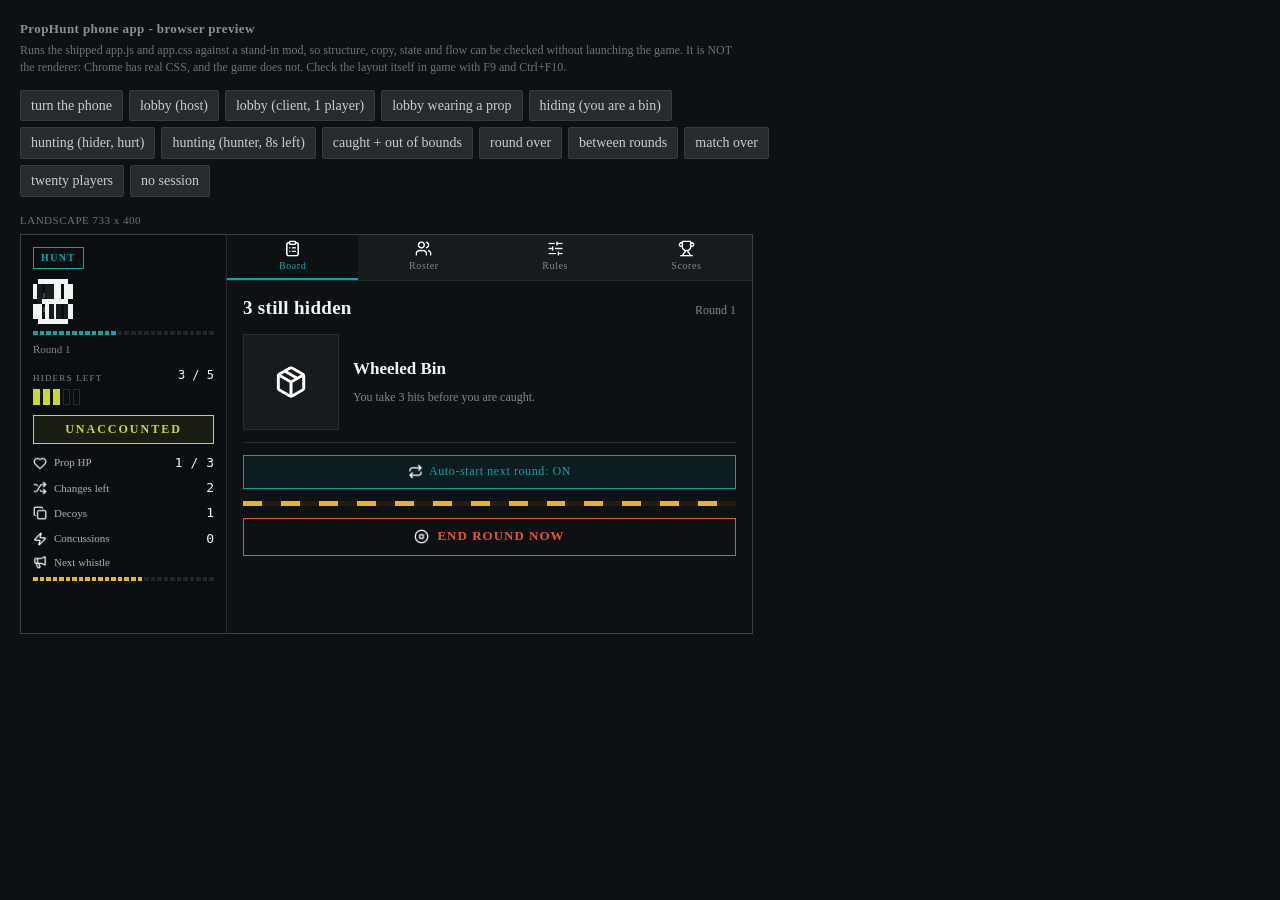
==== Assets/prophunt/preview.html @ 38212f8b "feat(phone): the round as a depot board The app is the yard's inventory now, because in PropHunt a p" ====
<!doctype html>
<html lang="en">
<head>
<meta charset="utf-8">
<title>PropHunt - phone app preview</title>
<style>
  body { margin: 0; background: #1b1e22; color: #ccc; font: 13px/1.4 system-ui, sans-serif; padding: 20px; }
  h1 { font-size: 13px; font-weight: 600; margin: 0 0 4px; letter-spacing: .4px; color: #8a8f9e; }
  p.note { font-size: 12px; color: #6b7378; margin: 0 0 14px; max-width: 720px; }

  .controls { display: flex; flex-wrap: wrap; gap: 6px; margin-bottom: 16px; max-width: 760px; }
  .controls button {
    background: #262b30; color: #ccc; border: 1px solid #363c42; padding: 5px 10px;
    font: inherit; cursor: pointer; border-radius: 2px;
  }
  .controls button:hover { border-color: #08A6A6; color: #fff; }
  .controls button.on { border-color: #08A6A6; color: #08A6A6; }

  .frame-label { font-size: 11px; color: #6b7378; margin: 0 0 6px; letter-spacing: .5px; }
  #viewport { border: 1px solid #3a4148; background: #0E1113; width: 733px; height: 400px; overflow: hidden; }
  #viewport.portrait { width: 400px; height: 733px; }

  /* The renderer treats every element as a flex container defaulting to COLUMN, and border-box is always in
     force. `:where` so this carries zero specificity and can never outrank a class in app.css. */
  :where(#viewport, #viewport *) { display: flex; flex-direction: column; box-sizing: border-box; position: relative; }
  :where(#viewport img) { display: block; }
</style>
</head>
<body>

<h1>PropHunt phone app - browser preview</h1>
<p class="note">
  Runs the shipped app.js and app.css against a stand-in mod, so structure, copy, state and flow can be checked
  without launching the game. It is NOT the renderer: Chrome has real CSS, and the game does not. Check the layout
  itself in game with F9 and Ctrl+F10.
</p>

<div class="controls" id="controls"></div>
<div class="frame-label" id="framelabel">LANDSCAPE 733 x 400</div>
<div id="viewport"></div>

<script src="s1-mock.js"></script>
<script>
const viewport = document.getElementById('viewport');

viewport.innerHTML = `
  <link rel="stylesheet" href="app.css">
  <div class="app" id="app">
    <div class="rail" id="rail">
      <div class="stamp phase" id="phase">LOBBY</div>
      <div class="clockbox">
        <div class="clock" id="clock"></div>
        <div class="gauge" id="gauge"></div>
        <div class="clock-note" id="clocknote"></div>
      </div>
      <div class="tally-box" id="tallybox">
        <div class="tally-head">
          <div class="tally-label">HIDERS LEFT</div>
          <div class="tally-count" id="tallycount">0 / 0</div>
        </div>
        <div class="tally" id="tally"></div>
      </div>
      <div class="stamp role" id="role">WAITING</div>
      <div class="vitals" id="vitals"></div>
    </div>
    <div class="main">
      <div class="nav" id="nav">
        <div class="tab on" data-pane="board"><img src="icons/board.png" width="17" height="17"><div class="tab-label">Board</div></div>
        <div class="tab" data-pane="roster"><img src="icons/roster.png" width="17" height="17"><div class="tab-label">Roster</div></div>
        <div class="tab" data-pane="rules"><img src="icons/rules.png" width="17" height="17"><div class="tab-label">Rules</div></div>
        <div class="tab" data-pane="scores"><img src="icons/scores.png" width="17" height="17"><div class="tab-label">Scores</div></div>
      </div>
      <div class="pane" id="pane"></div>
    </div>
  </div>`;

// A document facade scoped to the viewport, so app.js reaches only its own page.
const scoped = {
  body: viewport,
  getElementById: (id) => viewport.querySelector('#' + id),
  querySelector: (sel) => viewport.querySelector(sel),
  querySelectorAll: (sel) => viewport.querySelectorAll(sel),
  createElement: (tag) => document.createElement(tag),
  addEventListener: (type, fn) => viewport.addEventListener(type, fn),
};

fetch('app.js')
  .then((r) => r.text())
  .then((src) => new Function('document', 's1', 'console', src)(scoped, s1, console))
  .catch((e) => { document.body.innerHTML += '<pre style="color:#E4572E">' + e + '</pre>'; });

// Portrait is a media query the browser will not honour for a 400px-wide element, so the toggle rewrites those
// rules onto a class instead. Same stylesheet, same rules, just re-scoped.
fetch('app.css').then((r) => r.text()).then((css) => {
  const at = css.indexOf('@media (orientation: portrait)');
  if (at < 0) return;
  const body = css.slice(css.indexOf('{', at) + 1, css.lastIndexOf('}'));
  const style = document.createElement('style');
  style.textContent = body.replace(/(^|\})\s*([^{}@]+)\{/g,
    (m, close, sel) => close + ' ' + sel.split(',').map((s) => '#viewport.portrait ' + s.trim()).join(',') + '{');
  document.head.appendChild(style);
});

const controls = document.getElementById('controls');

function chip(label, onClick) {
  const b = document.createElement('button');
  b.textContent = label;
  b.onclick = () => onClick(b);
  controls.appendChild(b);
  return b;
}

const turn = chip('turn the phone', () => {
  const portrait = viewport.classList.toggle('portrait');
  s1.setOrientation(portrait ? 'portrait' : 'landscape');
  document.getElementById('framelabel').textContent = portrait ? 'PORTRAIT 400 x 733' : 'LANDSCAPE 733 x 400';
  turn.classList.toggle('on', portrait);
});

for (const name of __mock.scenarios) {
  const b = chip(name, () => {
    __mock.pick(name);
    for (const other of controls.children) if (other !== turn) other.classList.toggle('on', other === b);
  });
}
</script>
</body>
</html>
---- Assets/prophunt/app.css ----
/* PropHunt - the round, as a depot board.
 *
 * THESIS. In PropHunt a player IS an object, so the app is the yard's inventory: what is on the lot, how long is
 * on the clock, how many are unaccounted for. It refuses the arrangement this category always ships - dark card
 * list, neon accent, bottom tabs, esports slants - which is exactly what the uGUI app it replaces was.
 *
 * OWN-WORLD. Municipal depot livery. Charcoal ground, hi-vis workwear colours: the mod's own teal carries
 * authority and selection, safety orange the hunters and everything destructive, vest lime the hiders. Numbers
 * are monospaced because they are measurements - a clock, hit points, a score column - not because mono looks
 * technical. Five parts make it recognisable with the content removed: the clock slab and its depletion gauge,
 * the tally of one block per living hider, the rectangular stamp (never a pill), the hazard band above anything
 * the host cannot undo, and the manifest row - stamped and washed in its own state colour rather than tabbed
 * with a coloured edge.
 *
 * Dark, and not because dark is the habit. The vanilla phone apps are light and this one deliberately is not:
 * it is read mid-round, often from a dark corner, by someone whose whole job is not being noticed. A white panel
 * held up to your face is a light source and it wrecks night vision in a game about hiding.
 *
 * Sideload notes that shaped the code below: px and % only (no rem/em/vh/calc), no grid, no z-index, no
 * keyframes, every element is a flex container defaulting to COLUMN, `margin: 0 auto` does not centre, one
 * border colour per box, and a scrolling child needs `min-height: 0` or it never scrolls. Icons are PNGs tinted
 * through `color`; that tint does NOT follow :hover (the repaint path never touches an image), so hover moves
 * backgrounds and borders and the icon colour changes only on a state the script re-renders.
 */

:root {
  --ink:      #0E1113;
  --panel:    #171B1E;
  --rail:     #0B0E10;
  --raised:   #1E2427;
  --hair:     #262D31;

  --teal:     #08A6A6;
  --teal-dim: #05706F;
  --teal-wash:#08A6A614;

  --hunter:   #E4572E;
  --hunter-wash: #E4572E14;
  --hider:    #C6D92E;
  --hider-wash:  #C6D92E14;
  --caught:   #6B7478;
  --tape:     #E8B22A;

  --hi:       #F2F4F4;
  --mid:      #A9B4B7;
  --mute:     #7C888C;
}

body {
  /* Required: the root is auto-height, so every percentage height below needs this basis. */
  height: 100%;
  font-family: game-ui;
  font-size: 14px;
  color: var(--hi);
  background: var(--ink);
}

.app { height: 100%; flex-direction: row; }

/* ------------------------------------------------------------------------------------------- rail ---- */

.rail {
  width: 206px;
  padding: 12px 12px 10px 12px;
  gap: 10px;
  background: var(--rail);
  border-right: 1px solid var(--hair);
}

/* A stamp, not a pill: square corners, thin rule, wide tracking. Rounded chips are what every other mod ships. */
.stamp {
  padding: 3px 7px;
  border: 1px solid var(--mute);
  color: var(--mid);
  font-size: 10px;
  font-weight: 700;
  letter-spacing: 1.4px;
  align-self: flex-start;
  align-items: center;
}

.stamp.phase { border-color: var(--teal); color: var(--teal); }

/* Inside a manifest row the stamp is one cell among several, so it stops claiming the top of the line. */
.row .stamp { align-self: center; }

.stamp.role     { align-self: stretch; text-align: center; padding: 5px 7px; font-size: 12px; letter-spacing: 2px; }
.role.hunter    { border-color: var(--hunter); color: var(--hunter); background: var(--hunter-wash); }
.role.hider     { border-color: var(--hider);  color: var(--hider);  background: var(--hider-wash); }
.role.caught    { border-color: var(--caught); color: var(--caught); }
.role.spectator { border-color: var(--caught); color: var(--caught); }

/* ---- the clock slab ----
 *
 * A yard timer, drawn as seven-segment digits out of plain boxes. That is the world's own device, and it is also
 * the only shape that can tick once a second for free: lighting a segment is a background-colour write, which
 * repaints, while re-writing a text node marks the document dirty and rebuilds every box on the page. The
 * geometry lives in app.js next to the digit map, so the two cannot drift. */

.clockbox { gap: 7px; }

.clock { flex-direction: row; align-items: center; gap: 4px; height: 45px; }
.digit { flex: 0; }
.colon { flex: 0; }

/* The gauge under it is segmented for the same reason: filling a bar by width would relayout every second. */
.gauge { flex-direction: row; gap: 2px; height: 4px; }
.gcell { flex: 1; height: 4px; background: #20272A; transition: background-color 300ms; }

.clock-note { font-size: 11px; color: var(--mute); }

/* ---- the tally: one block per hider, filled while they are still out there ---- */

.tally-box { gap: 5px; }
.tally-head { flex-direction: row; justify-content: space-between; align-items: flex-end; }
.tally-label { font-size: 9px; letter-spacing: 1.2px; color: var(--mute); }
.tally-count { font-family: monospace; font-size: 12px; color: var(--hi); }

.tally { flex-direction: row; flex-wrap: wrap; gap: 3px; }
.mark { width: 7px; height: 16px; background: var(--hider); }
.mark.out { background: transparent; border: 1px solid var(--hair); }

/* ---- vitals: label, bar, number. In portrait these wrap into a row of compact cells. ---- */

.vitals { gap: 7px; flex: 1; min-height: 0; overflow: auto; }

.vital { flex-direction: row; align-items: center; gap: 7px; }
.vital img { color: var(--mute); }
.vital-label { flex: 1; min-width: 0; font-size: 11px; color: var(--mid); }
.vital-value { font-family: monospace; font-size: 13px; color: var(--hi); }

.vital.alert .vital-label { color: var(--hunter); }
.vital.alert .vital-value { color: var(--hunter); }
.vital.alert img { color: var(--hunter); }

.vital.spent .vital-value { color: var(--mute); }

/* ------------------------------------------------------------------------------------------- main ---- */

.main { flex: 1; min-width: 0; }

.nav {
  flex-direction: row;
  height: 46px;
  background: var(--panel);
  border-bottom: 1px solid var(--hair);
}

.tab {
  flex: 1;
  align-items: center;
  justify-content: center;
  gap: 2px;
  border-bottom: 2px solid transparent;
  color: var(--mute);
}

/* An <img> is sized by CSS alone; the width/height ATTRIBUTES in index.html do not reach the layout, which
   runs without Unity and cannot read a PNG's own size. Leave these out and the tab bar loses its icons. */
.tab img { width: 17px; height: 17px; color: var(--mute); }
.tab-label { font-size: 10px; letter-spacing: 0.6px; color: var(--mute); }

.tab:hover { background: var(--raised); }

.tab.on { border-bottom-color: var(--teal); background: var(--ink); }
.tab.on img { color: var(--teal); }
.tab.on .tab-label { color: var(--teal); }

.pane { flex: 1; min-height: 0; overflow: auto; padding: 14px 16px 18px 16px; gap: 12px; }

/* ------------------------------------------------------------------------------- shared furniture ---- */

.head { flex-direction: row; align-items: baseline; justify-content: space-between; gap: 10px; }
.title { font-size: 19px; font-weight: 700; letter-spacing: 0.3px; }
.sub { font-size: 12px; color: var(--mute); }

.rule { height: 1px; background: var(--hair); }

.note { font-size: 12px; color: var(--mute); }

.empty { padding: 26px 8px; gap: 8px; align-items: center; }
.empty-title { font-size: 15px; color: var(--mid); }
.empty-note { font-size: 12px; color: var(--mute); text-align: center; }

/* The primary action of the phase. One per screen, full width, and the only thing wearing solid teal. */
.act {
  flex-direction: row;
  align-items: center;
  justify-content: center;
  gap: 8px;
  height: 46px;
  background: var(--teal);
  border: 1px solid var(--teal);
  color: #04211F;
  font-size: 15px;
  font-weight: 700;
  letter-spacing: 1px;
  transition: background-color 140ms, border-color 140ms;
}

.act img { color: #04211F; }
.act:hover  { background: #0BC0C0; border-color: #0BC0C0; }
.act:active { background: var(--teal-dim); border-color: var(--teal-dim); }

.act.off { background: transparent; border-color: var(--hair); color: var(--mute); }
.act.off img { color: var(--mute); }
.act.off:hover { background: transparent; border-color: var(--hair); }

/* A quieter button for everything that is not the phase's one action. */
.btn {
  flex-direction: row;
  align-items: center;
  justify-content: center;
  gap: 6px;
  height: 34px;
  padding: 0 12px;
  background: var(--raised);
  border: 1px solid var(--hair);
  color: var(--mid);
  font-size: 12px;
  letter-spacing: 0.6px;
  transition: background-color 140ms, border-color 140ms, color 140ms;
}

.btn img { color: var(--mid); }
.btn:hover  { background: #262E32; border-color: var(--mute); color: var(--hi); }
.btn:active { background: #14191C; }

.btn.on { border-color: var(--teal); color: var(--teal); background: var(--teal-wash); }
.btn.on img { color: var(--teal); }

.btn.wide { align-self: stretch; }

/* Hazard band. The only place it appears is directly above something the host cannot take back, so it stays a
   warning rather than becoming wallpaper. Each segment is its own two-stop gradient - the engine takes exactly
   two colour stops, so a repeating stripe is built out of boxes. */
.tape { flex-direction: row; height: 5px; gap: 0; }
.tape-seg { flex: 1; height: 5px; background: linear-gradient(60deg, var(--tape), var(--tape)); }
.tape-seg.gap { background: linear-gradient(60deg, #241C08, #241C08); }

.danger {
  flex-direction: row;
  align-items: center;
  justify-content: center;
  gap: 8px;
  height: 38px;
  background: transparent;
  border: 1px solid var(--hunter);
  color: var(--hunter);
  font-size: 13px;
  font-weight: 700;
  letter-spacing: 1px;
  transition: background-color 140ms;
}

.danger img { color: var(--hunter); }
.danger:hover { background: var(--hunter-wash); }

/* ---- the manifest row: the one row shape the whole app uses ---- */

.row {
  flex-direction: row;
  align-items: center;
  gap: 10px;
  padding: 8px 10px;
  border-bottom: 1px solid var(--hair);
}

.row.hunter { background: var(--hunter-wash); }
.row.hider  { background: var(--hider-wash); }
.row.me     { background: var(--teal-wash); }

.row-face {
  width: 30px;
  height: 30px;
  background: var(--raised);
  border: 1px solid var(--hair);
  align-items: center;
  justify-content: center;
}

.row-initial { font-size: 13px; font-weight: 700; color: var(--mute); }

.row-main { flex: 1; min-width: 0; gap: 2px; }
.row-name { font-size: 13px; color: var(--hi); }
.row-note { font-size: 11px; color: var(--mute); }

.row-thumb { width: 34px; height: 34px; background: var(--raised); border: 1px solid var(--hair); }

.row-num { font-family: monospace; font-size: 13px; color: var(--hi); text-align: right; }

/* ---- rules ---- */

.chips { flex-direction: row; flex-wrap: wrap; gap: 6px; }

.chip {
  padding: 5px 10px;
  border: 1px solid var(--hair);
  color: var(--mute);
  font-size: 11px;
  letter-spacing: 0.8px;
  transition: background-color 140ms, border-color 140ms, color 140ms;
}

.chip:hover { border-color: var(--mute); color: var(--hi); }
.chip.on { border-color: var(--teal); color: var(--teal); background: var(--teal-wash); }

.setting { flex-direction: row; align-items: center; gap: 10px; padding: 9px 0; border-bottom: 1px solid var(--hair); }
.setting-main { flex: 1; min-width: 0; gap: 2px; }
.setting-label { flex-direction: row; align-items: center; gap: 6px; }
.setting-name { font-size: 13px; color: var(--hi); }
.setting-hint { font-size: 11px; color: var(--mute); }

/* A rule the host has moved away from its preset value earns a mark, so "what did I change" is answerable. */
.moved { width: 5px; height: 5px; background: var(--tape); }

.stepper { flex-direction: row; align-items: center; gap: 0; border: 1px solid var(--hair); }

.step {
  width: 30px;
  height: 30px;
  align-items: center;
  justify-content: center;
  color: var(--mid);
  transition: background-color 140ms;
}

.step img { color: var(--mid); }
.step:hover { background: var(--raised); }

.step-value {
  min-width: 66px;
  height: 30px;
  padding: 0 6px;
  align-items: center;       /* vertical, on a box whose only content is text */
  text-align: center;        /* horizontal - align-items does not do this for a text leaf */
  font-family: monospace;
  font-size: 13px;
  color: var(--hi);
  border-left: 1px solid var(--hair);
  border-right: 1px solid var(--hair);
  transition: background-color 140ms;
}

.step-value:hover { background: var(--raised); }

.step-input {
  width: 66px;
  height: 30px;
  padding: 0 6px;
  background: var(--ink);
  border: 1px solid var(--teal);
  color: var(--hi);
  font-family: monospace;
  font-size: 13px;
  text-align: center;
  align-items: center;
}

.seg { flex-direction: row; border: 1px solid var(--hair); }

.seg-opt {
  padding: 0 12px;
  height: 30px;
  align-items: center;
  justify-content: center;
  font-size: 12px;
  color: var(--mute);
  transition: background-color 140ms, color 140ms;
}

.seg-opt:hover { background: var(--raised); color: var(--hi); }
.seg-opt.on { background: var(--teal-wash); color: var(--teal); }

.readonly { font-family: monospace; font-size: 13px; color: var(--mid); text-align: right; min-width: 90px; }

/* ---- scores ---- */

.thead { flex-direction: row; align-items: center; gap: 10px; padding: 0 10px 6px 10px; }
.th { font-size: 9px; letter-spacing: 1.1px; color: var(--mute); text-align: right; }
.th.left { flex: 1; min-width: 0; text-align: left; }

.award { flex-direction: row; align-items: baseline; gap: 8px; padding: 6px 0; }
.award-label { min-width: 84px; font-size: 10px; letter-spacing: 1.2px; color: var(--tape); }
.award-name { flex: 1; min-width: 0; font-size: 13px; color: var(--hi); }
.award-value { font-family: monospace; font-size: 12px; color: var(--mid); }

/* ---- board furniture ---- */

.result { align-items: center; gap: 8px; padding: 6px 0 10px 0; }

.verdict {
  padding: 8px 18px;
  border: 2px solid var(--mute);
  color: var(--mid);
  font-size: 24px;
  font-weight: 700;
  letter-spacing: 3px;
}

.verdict.hunters { border-color: var(--hunter); color: var(--hunter); }
.verdict.hiders  { border-color: var(--hider);  color: var(--hider); }

.dress { flex-direction: row; align-items: center; gap: 14px; }
.dress-shot { width: 96px; height: 96px; background: var(--panel); border: 1px solid var(--hair); align-items: center; justify-content: center; }
.dress-shot img { color: var(--hi); }
.dress-empty { font-size: 10px; letter-spacing: 1px; color: var(--mute); text-align: center; }
.dress-main { flex: 1; min-width: 0; gap: 8px; }
.dress-name { font-size: 17px; font-weight: 700; }

.pair { flex-direction: row; gap: 8px; }

/* ------------------------------------------------------------------------------------- portrait ---- */

@media (orientation: portrait) {

  .app { flex-direction: column; }

  /* The rail becomes a header: the clock and the tally side by side, the vitals wrapping underneath as cells.
     Stacking it unchanged would eat half the screen before a single row of content. */
  .rail {
    width: 100%;
    border-right: 0;
    border-bottom: 1px solid var(--hair);
    padding: 10px 12px;
    gap: 8px;
  }

  .clockbox { flex: 1; min-width: 0; }
  .clock { font-size: 44px; line-height: 44px; }
  .clock.idle { font-size: 30px; line-height: 30px; }

  .tally-box { flex: 1; min-width: 0; }

  .vitals { flex-direction: row; flex-wrap: wrap; gap: 6px; flex: 0; overflow: visible; }

  .vital {
    padding: 4px 8px;
    border: 1px solid var(--hair);
    gap: 5px;
  }

  .vital-label { flex: 0; }

  .pane { padding: 12px 14px 16px 14px; }

  .row-face { width: 34px; height: 34px; }
  .row-name { font-size: 14px; }
}
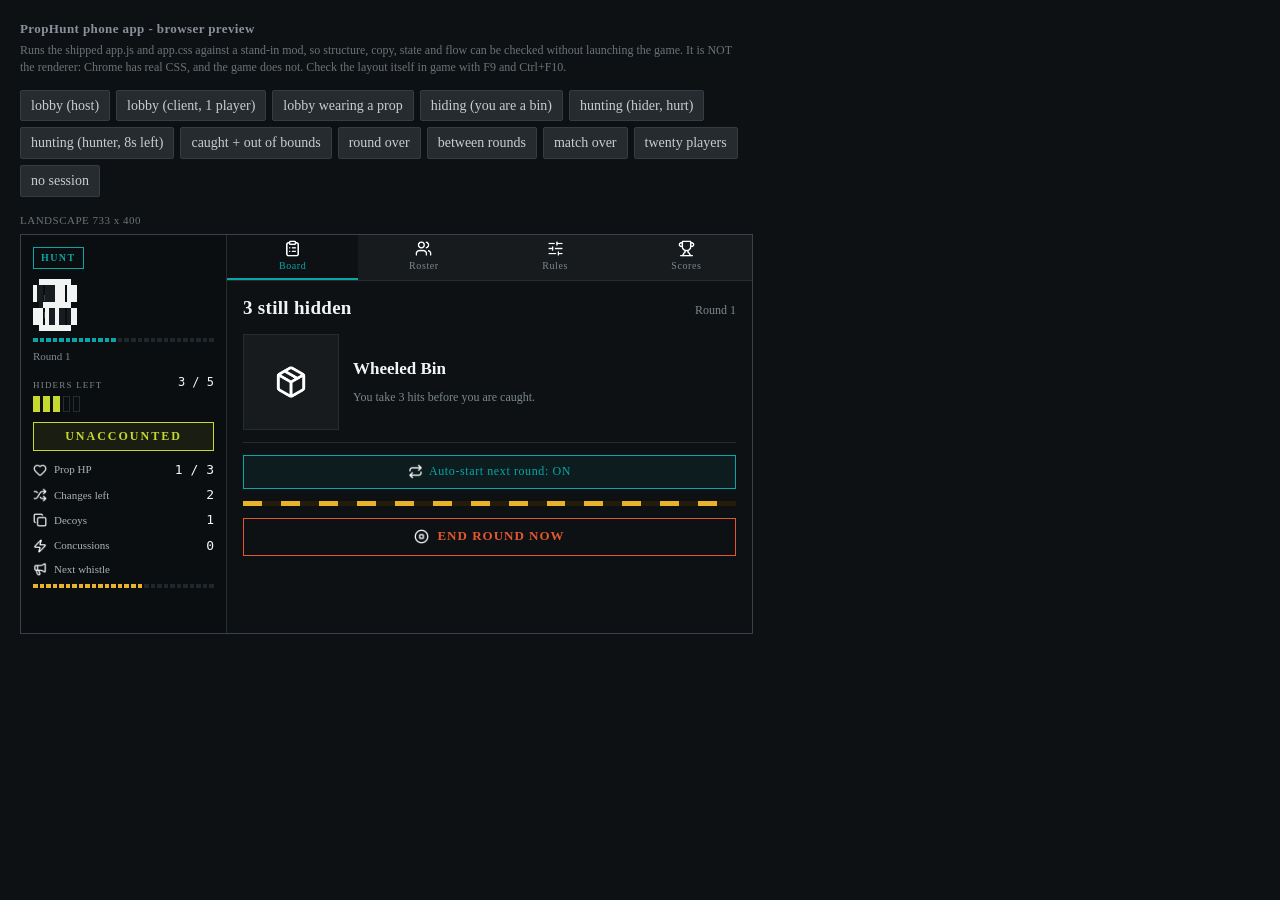
==== commit a32eddce: "fix(phone): landscape only, and no clock in a phase that has none Portrait is gone. The app is a rai" ====
--- a/Assets/prophunt/preview.html
+++ b/Assets/prophunt/preview.html
@@ -18,7 +18,6 @@
 
   .frame-label { font-size: 11px; color: #6b7378; margin: 0 0 6px; letter-spacing: .5px; }
   #viewport { border: 1px solid #3a4148; background: #0E1113; width: 733px; height: 400px; overflow: hidden; }
-  #viewport.portrait { width: 400px; height: 733px; }
 
   /* The renderer treats every element as a flex container defaulting to COLUMN, and border-box is always in
      force. `:where` so this carries zero specificity and can never outrank a class in app.css. */
@@ -48,7 +47,7 @@
   <div class="app" id="app">
     <div class="rail" id="rail">
       <div class="stamp phase" id="phase">LOBBY</div>
-      <div class="clockbox">
+      <div class="clockbox" id="clockbox">
         <div class="clock" id="clock"></div>
         <div class="gauge" id="gauge"></div>
         <div class="clock-note" id="clocknote"></div>
@@ -89,18 +88,6 @@
   .then((src) => new Function('document', 's1', 'console', src)(scoped, s1, console))
   .catch((e) => { document.body.innerHTML += '<pre style="color:#E4572E">' + e + '</pre>'; });
 
-// Portrait is a media query the browser will not honour for a 400px-wide element, so the toggle rewrites those
-// rules onto a class instead. Same stylesheet, same rules, just re-scoped.
-fetch('app.css').then((r) => r.text()).then((css) => {
-  const at = css.indexOf('@media (orientation: portrait)');
-  if (at < 0) return;
-  const body = css.slice(css.indexOf('{', at) + 1, css.lastIndexOf('}'));
-  const style = document.createElement('style');
-  style.textContent = body.replace(/(^|\})\s*([^{}@]+)\{/g,
-    (m, close, sel) => close + ' ' + sel.split(',').map((s) => '#viewport.portrait ' + s.trim()).join(',') + '{');
-  document.head.appendChild(style);
-});
-
 const controls = document.getElementById('controls');
 
 function chip(label, onClick) {
@@ -111,17 +98,10 @@
   return b;
 }
 
-const turn = chip('turn the phone', () => {
-  const portrait = viewport.classList.toggle('portrait');
-  s1.setOrientation(portrait ? 'portrait' : 'landscape');
-  document.getElementById('framelabel').textContent = portrait ? 'PORTRAIT 400 x 733' : 'LANDSCAPE 733 x 400';
-  turn.classList.toggle('on', portrait);
-});
-
 for (const name of __mock.scenarios) {
   const b = chip(name, () => {
     __mock.pick(name);
-    for (const other of controls.children) if (other !== turn) other.classList.toggle('on', other === b);
+    for (const other of controls.children) other.classList.toggle('on', other === b);
   });
 }
 </script>
--- a/Assets/prophunt/app.css
+++ b/Assets/prophunt/app.css
@@ -97,9 +97,10 @@
  * repaints, while re-writing a text node marks the document dirty and rebuilds every box on the page. The
  * geometry lives in app.js next to the digit map, so the two cannot drift. */
 
+.rail-mid { gap: 10px; }
 .clockbox { gap: 7px; }
 
-.clock { flex-direction: row; align-items: center; gap: 4px; height: 45px; }
+.clock { flex-direction: row; align-items: center; gap: 4px; height: 52px; }
 .digit { flex: 0; }
 .colon { flex: 0; }
 
@@ -108,6 +109,11 @@
 .gcell { flex: 1; height: 4px; background: #20272A; transition: background-color 300ms; }
 
 .clock-note { font-size: 11px; color: var(--mute); }
+
+/* No countdown in this phase: the slab goes away rather than sitting there showing dashes. */
+.clockbox.blank .clock { display: none; }
+.clockbox.blank .gauge { display: none; }
+.clockbox.blank .clock-note { font-size: 13px; color: var(--mid); }
 
 /* ---- the tally: one block per hider, filled while they are still out there ---- */
 
@@ -409,41 +415,3 @@
 .dress-name { font-size: 17px; font-weight: 700; }
 
 .pair { flex-direction: row; gap: 8px; }
-
-/* ------------------------------------------------------------------------------------- portrait ---- */
-
-@media (orientation: portrait) {
-
-  .app { flex-direction: column; }
-
-  /* The rail becomes a header: the clock and the tally side by side, the vitals wrapping underneath as cells.
-     Stacking it unchanged would eat half the screen before a single row of content. */
-  .rail {
-    width: 100%;
-    border-right: 0;
-    border-bottom: 1px solid var(--hair);
-    padding: 10px 12px;
-    gap: 8px;
-  }
-
-  .clockbox { flex: 1; min-width: 0; }
-  .clock { font-size: 44px; line-height: 44px; }
-  .clock.idle { font-size: 30px; line-height: 30px; }
-
-  .tally-box { flex: 1; min-width: 0; }
-
-  .vitals { flex-direction: row; flex-wrap: wrap; gap: 6px; flex: 0; overflow: visible; }
-
-  .vital {
-    padding: 4px 8px;
-    border: 1px solid var(--hair);
-    gap: 5px;
-  }
-
-  .vital-label { flex: 0; }
-
-  .pane { padding: 12px 14px 16px 14px; }
-
-  .row-face { width: 34px; height: 34px; }
-  .row-name { font-size: 14px; }
-}
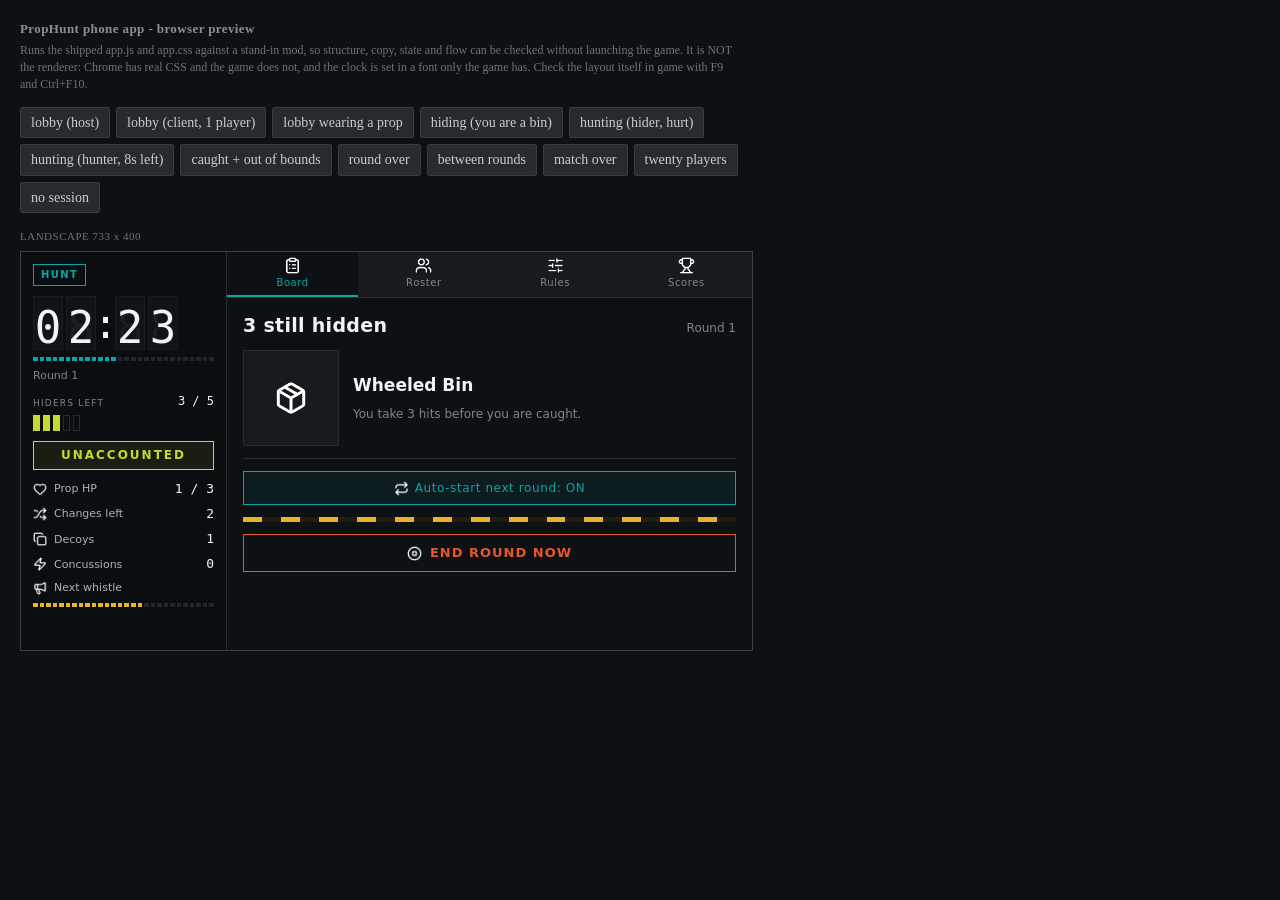
==== commit c3375ce0: "feat(phone): set the clock in the game's own seven-segment face Drawing seven segments out of rectan" ====
--- a/Assets/prophunt/preview.html
+++ b/Assets/prophunt/preview.html
@@ -23,6 +23,16 @@
      force. `:where` so this carries zero specificity and can never outrank a class in app.css. */
   :where(#viewport, #viewport *) { display: flex; flex-direction: column; box-sizing: border-box; position: relative; }
   :where(#viewport img) { display: block; }
+
+  /* The game's faces do not exist in a browser. Its house typeface IS Open Sans (Sideload/Paint/TextSupport.cs),
+     so `game-ui` maps to it here and the text metrics land close. The clock is set in the game's own
+     seven-segment asset and has no web equivalent installed - it falls back to a monospace and is the one part
+     of this preview that looks materially different from the real thing. */
+  :where(#viewport, #viewport *) { font-family: "Open Sans", "Segoe UI", system-ui, sans-serif; }
+  #viewport .cell, #viewport .colon, #viewport .digit-ghost { font-family: "DSEG7 Classic", "Segment7", ui-monospace, monospace; }
+
+  /* Sideload has no align-content: wrapped lines stack tightly from the cross start. */
+  :where(#viewport, #viewport *) { align-content: flex-start; }
 </style>
 </head>
 <body>
@@ -30,8 +40,8 @@
 <h1>PropHunt phone app - browser preview</h1>
 <p class="note">
   Runs the shipped app.js and app.css against a stand-in mod, so structure, copy, state and flow can be checked
-  without launching the game. It is NOT the renderer: Chrome has real CSS, and the game does not. Check the layout
-  itself in game with F9 and Ctrl+F10.
+  without launching the game. It is NOT the renderer: Chrome has real CSS and the game does not, and the clock is
+  set in a font only the game has. Check the layout itself in game with F9 and Ctrl+F10.
 </p>
 
 <div class="controls" id="controls"></div>
--- a/Assets/prophunt/app.css
+++ b/Assets/prophunt/app.css
@@ -18,9 +18,12 @@
  *
  * Sideload notes that shaped the code below: px and % only (no rem/em/vh/calc), no grid, no z-index, no
  * keyframes, every element is a flex container defaulting to COLUMN, `margin: 0 auto` does not centre, one
- * border colour per box, and a scrolling child needs `min-height: 0` or it never scrolls. Icons are PNGs tinted
- * through `color`; that tint does NOT follow :hover (the repaint path never touches an image), so hover moves
- * backgrounds and borders and the icon colour changes only on a state the script re-renders.
+ * border colour per box, and a scrolling child needs `min-height: 0` or it never scrolls. `flex: 0` is a trap - it
+ * means 0 1 0%, so the box gets no basis and shrinks away; `flex: none` is what keeps a declared width. Icons are
+ * PNGs tinted through `color`; that tint does NOT follow :hover (the repaint path never touches an image), so
+ * hover moves backgrounds and borders and an icon recolours only on a state the script re-renders.
+ *
+ * Landscape only. At 400px the rail-beside-surface split has to become a stack, and the type with it.
  */
 
 :root {
@@ -92,17 +95,68 @@
 
 /* ---- the clock slab ----
  *
- * A yard timer, drawn as seven-segment digits out of plain boxes. That is the world's own device, and it is also
- * the only shape that can tick once a second for free: lighting a segment is a background-colour write, which
- * repaints, while re-writing a text node marks the document dirty and rebuilds every box on the page. The
- * geometry lives in app.js next to the digit map, so the two cannot drift. */
+ * A yard timer, set in the game's own seven-segment face (Sideload maps `game-segment` onto the fs-sevegment
+ * asset the game already ships). Each digit is a reel of its eleven glyphs clipped to one cell; the digit
+ * changes by sliding the reel, because `transform` is the only property that repaints without rebuilding the
+ * page AND carries its children with it. Writing the text instead would rebuild every box on the page once a
+ * second. The travel is short enough to read as a roll rather than as a lag. */
 
 .rail-mid { gap: 10px; }
 .clockbox { gap: 7px; }
 
-.clock { flex-direction: row; align-items: center; gap: 4px; height: 52px; }
-.digit { flex: 0; }
-.colon { flex: 0; }
+.clock {
+  flex-direction: row;
+  align-items: center;
+  gap: 3px;
+  height: 54px;
+  color: var(--hi);
+}
+
+/* Two thresholds a phase, not one a second - a `color` write is inherited and takes the rebuild path. */
+.clock.warn   { color: var(--tape); }
+.clock.urgent { color: var(--hunter); }
+
+.digit {
+  width: 30px;
+  height: 54px;
+  overflow: hidden;
+  background: #0F1416;
+  border: 1px solid #171D20;
+}
+
+/* The segments an unlit digit still shows. Static: drawn once, never touched again. */
+.digit-ghost {
+  position: absolute;
+  left: 0;
+  top: 0;
+  width: 28px;
+  height: 52px;
+  font-family: game-segment;
+  font-size: 44px;
+  text-align: center;
+  align-items: center;
+  color: #191F22;
+}
+
+/* flex: none, or the reel is shrunk to the one cell its parent is tall and every glyph piles up. */
+.reel { flex: none; transition: transform 120ms; }
+
+.cell {
+  height: 52px;
+  font-family: game-segment;
+  font-size: 44px;
+  text-align: center;
+  align-items: center;
+}
+
+.colon {
+  width: 13px;
+  height: 54px;
+  font-family: game-segment;
+  font-size: 40px;
+  text-align: center;
+  align-items: center;
+}
 
 /* The gauge under it is segmented for the same reason: filling a bar by width would relayout every second. */
 .gauge { flex-direction: row; gap: 2px; height: 4px; }
@@ -126,7 +180,7 @@
 .mark { width: 7px; height: 16px; background: var(--hider); }
 .mark.out { background: transparent; border: 1px solid var(--hair); }
 
-/* ---- vitals: label, bar, number. In portrait these wrap into a row of compact cells. ---- */
+/* ---- vitals: icon, label, value - the rail is the only place these live ---- */
 
 .vitals { gap: 7px; flex: 1; min-height: 0; overflow: auto; }
 
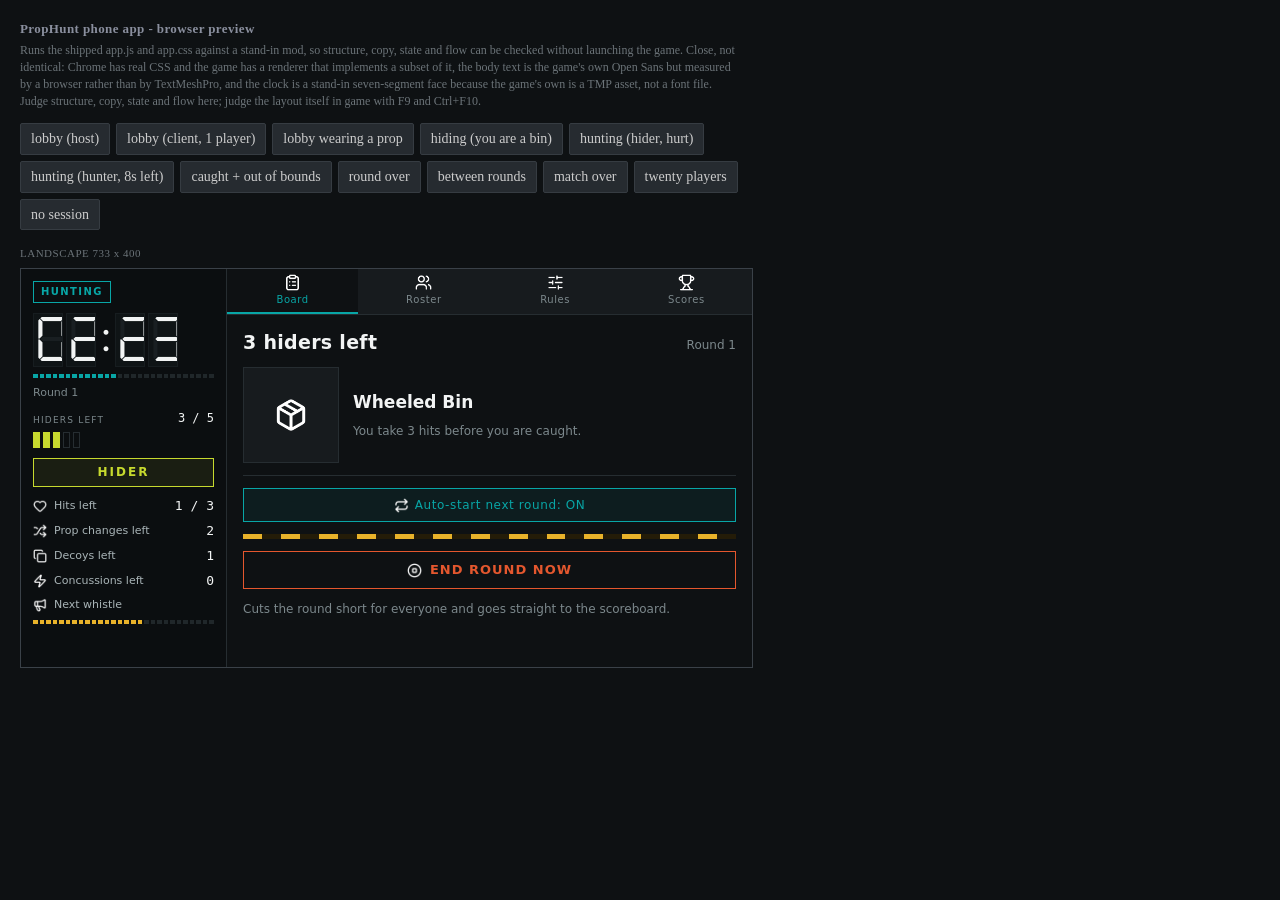
==== commit 42f1fe85: "build(phone): make the browser preview stand in for the game's faces The preview looked wrong in the" ====
--- a/Assets/prophunt/preview.html
+++ b/Assets/prophunt/preview.html
@@ -24,12 +24,20 @@
   :where(#viewport, #viewport *) { display: flex; flex-direction: column; box-sizing: border-box; position: relative; }
   :where(#viewport img) { display: block; }
 
-  /* The game's faces do not exist in a browser. Its house typeface IS Open Sans (Sideload/Paint/TextSupport.cs),
-     so `game-ui` maps to it here and the text metrics land close. The clock is set in the game's own
-     seven-segment asset and has no web equivalent installed - it falls back to a monospace and is the one part
-     of this preview that looks materially different from the real thing. */
+  /* The game's faces do not exist in a browser, so both are stood in for here.
+
+     Its house typeface IS Open Sans (Sideload/Paint/TextSupport.cs), so `game-ui` maps straight to it and the
+     text metrics land close. The clock is set in the game's own fs-sevegment asset, which is a TMP font asset
+     rather than a font file and cannot be loaded here at all - DSEG7 Classic (OFL, vendored beside this file)
+     stands in. It is a different cut of the same idea: close enough to judge size, spacing and legibility,
+     not close enough to judge the letterforms. */
+  @font-face {
+    font-family: "preview-seg";
+    src: url("preview-seg.woff2") format("woff2");
+    font-display: block;
+  }
   :where(#viewport, #viewport *) { font-family: "Open Sans", "Segoe UI", system-ui, sans-serif; }
-  #viewport .cell, #viewport .colon, #viewport .digit-ghost { font-family: "DSEG7 Classic", "Segment7", ui-monospace, monospace; }
+  #viewport .glyph { font-family: "preview-seg", ui-monospace, monospace; }
 
   /* Sideload has no align-content: wrapped lines stack tightly from the cross start. */
   :where(#viewport, #viewport *) { align-content: flex-start; }
@@ -40,8 +48,10 @@
 <h1>PropHunt phone app - browser preview</h1>
 <p class="note">
   Runs the shipped app.js and app.css against a stand-in mod, so structure, copy, state and flow can be checked
-  without launching the game. It is NOT the renderer: Chrome has real CSS and the game does not, and the clock is
-  set in a font only the game has. Check the layout itself in game with F9 and Ctrl+F10.
+  without launching the game. Close, not identical: Chrome has real CSS and the game has a renderer that
+  implements a subset of it, the body text is the game's own Open Sans but measured by a browser rather than by
+  TextMeshPro, and the clock is a stand-in seven-segment face because the game's own is a TMP asset, not a font
+  file. Judge structure, copy, state and flow here; judge the layout itself in game with F9 and Ctrl+F10.
 </p>
 
 <div class="controls" id="controls"></div>
--- a/Assets/prophunt/app.css
+++ b/Assets/prophunt/app.css
@@ -125,38 +125,22 @@
 }
 
 /* The segments an unlit digit still shows. Static: drawn once, never touched again. */
-.digit-ghost {
-  position: absolute;
-  left: 0;
-  top: 0;
-  width: 28px;
-  height: 52px;
-  font-family: game-segment;
-  font-size: 44px;
-  text-align: center;
-  align-items: center;
-  color: #191F22;
-}
+.digit-ghost { position: absolute; left: 0; top: 0; width: 28px; height: 52px; justify-content: center; }
+.digit-ghost .glyph { color: #191F22; }
 
 /* flex: none, or the reel is shrunk to the one cell its parent is tall and every glyph piles up. */
 .reel { flex: none; transition: transform 120ms; }
 
-.cell {
-  height: 52px;
-  font-family: game-segment;
-  font-size: 44px;
-  text-align: center;
-  align-items: center;
-}
-
-.colon {
-  width: 13px;
-  height: 54px;
-  font-family: game-segment;
-  font-size: 40px;
-  text-align: center;
-  align-items: center;
-}
+/* A frame of a fixed height with the character INSIDE it, never the character itself. A box that carries direct
+   text is the text leaf, and its height is whatever TMP measures for that glyph - which differs per character,
+   so a reel built that way drifts a little further with every stop. justify-content centres the glyph on the
+   main axis, which is the vertical one here; text-align does the other. */
+.cell { height: 52px; justify-content: center; }
+
+.glyph { font-family: game-segment; font-size: 44px; text-align: center; }
+
+.colon { width: 13px; height: 54px; justify-content: center; }
+.colon .glyph { font-size: 40px; }
 
 /* The gauge under it is segmented for the same reason: filling a bar by width would relayout every second. */
 .gauge { flex-direction: row; gap: 2px; height: 4px; }
@@ -469,3 +453,6 @@
 .dress-name { font-size: 17px; font-weight: 700; }
 
 .pair { flex-direction: row; gap: 8px; }
+
+/* A one-line legend under a table header, for columns whose name cannot carry the whole meaning. */
+.legend { font-size: 10px; color: var(--mute); padding: 0 10px 4px 10px; }
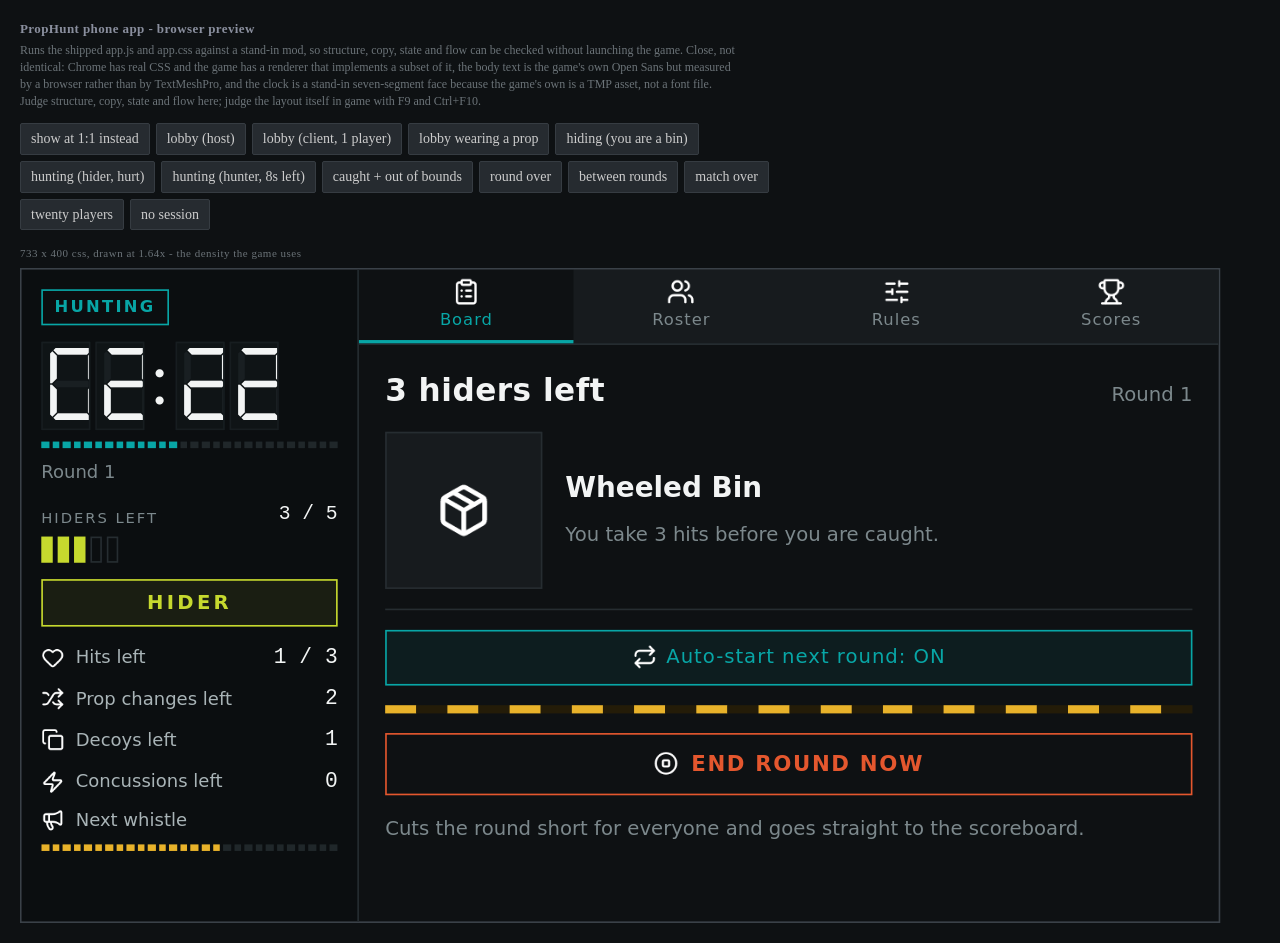
==== commit 1a1ec896: "build(phone): draw the preview at the density the game draws it This was the reason the preview kept" ====
--- a/Assets/prophunt/preview.html
+++ b/Assets/prophunt/preview.html
@@ -17,7 +17,21 @@
   .controls button.on { border-color: #08A6A6; color: #08A6A6; }
 
   .frame-label { font-size: 11px; color: #6b7378; margin: 0 0 6px; letter-spacing: .5px; }
-  #viewport { border: 1px solid #3a4148; background: #0E1113; width: 733px; height: 400px; overflow: hidden; }
+
+  /* The game does NOT render this page at 733x400 device pixels. The phone panel is about 1201x655 and the
+     renderer scales the whole viewport to fit, so one CSS pixel is 1.6375 device pixels (Sideload/Host/WebView.cs
+     computes exactly that, and ARCHITECTURE.md measured the panel). A browser showing 733x400 at 1:1 therefore
+     draws the same page smaller and at a different density - which is most of what makes the two look unalike.
+     So the stage scales by the same factor, and the toggle exists because 1:1 is still the honest way to check
+     whether something fits. */
+  #stage { width: 1200px; height: 655px; }
+  #viewport {
+    border: 1px solid #3a4148; background: #0E1113; width: 733px; height: 400px; overflow: hidden;
+    transform: scale(1.6375);
+    transform-origin: top left;
+  }
+  #stage.raw { width: 735px; height: 402px; }
+  #stage.raw #viewport { transform: none; }
 
   /* The renderer treats every element as a flex container defaulting to COLUMN, and border-box is always in
      force. `:where` so this carries zero specificity and can never outrank a class in app.css. */
@@ -55,8 +69,8 @@
 </p>
 
 <div class="controls" id="controls"></div>
-<div class="frame-label" id="framelabel">LANDSCAPE 733 x 400</div>
-<div id="viewport"></div>
+<div class="frame-label" id="framelabel">733 x 400 css, drawn at 1.64x - the density the game uses</div>
+<div id="stage"><div id="viewport"></div></div>
 
 <script src="s1-mock.js"></script>
 <script>
@@ -108,6 +122,7 @@
   .then((src) => new Function('document', 's1', 'console', src)(scoped, s1, console))
   .catch((e) => { document.body.innerHTML += '<pre style="color:#E4572E">' + e + '</pre>'; });
 
+const stage = document.getElementById('stage');
 const controls = document.getElementById('controls');
 
 function chip(label, onClick) {
@@ -118,10 +133,19 @@
   return b;
 }
 
+const zoom = chip('show at 1:1 instead', () => {
+  const raw = stage.classList.toggle('raw');
+  zoom.classList.toggle('on', raw);
+  zoom.textContent = raw ? 'show at game density (1.64x)' : 'show at 1:1 instead';
+  document.getElementById('framelabel').textContent = raw
+    ? '733 x 400 css at 1:1 - smaller and denser than the game draws it'
+    : '733 x 400 css, drawn at 1.64x - the density the game uses';
+});
+
 for (const name of __mock.scenarios) {
   const b = chip(name, () => {
     __mock.pick(name);
-    for (const other of controls.children) other.classList.toggle('on', other === b);
+    for (const other of controls.children) if (other !== zoom) other.classList.toggle('on', other === b);
   });
 }
 </script>
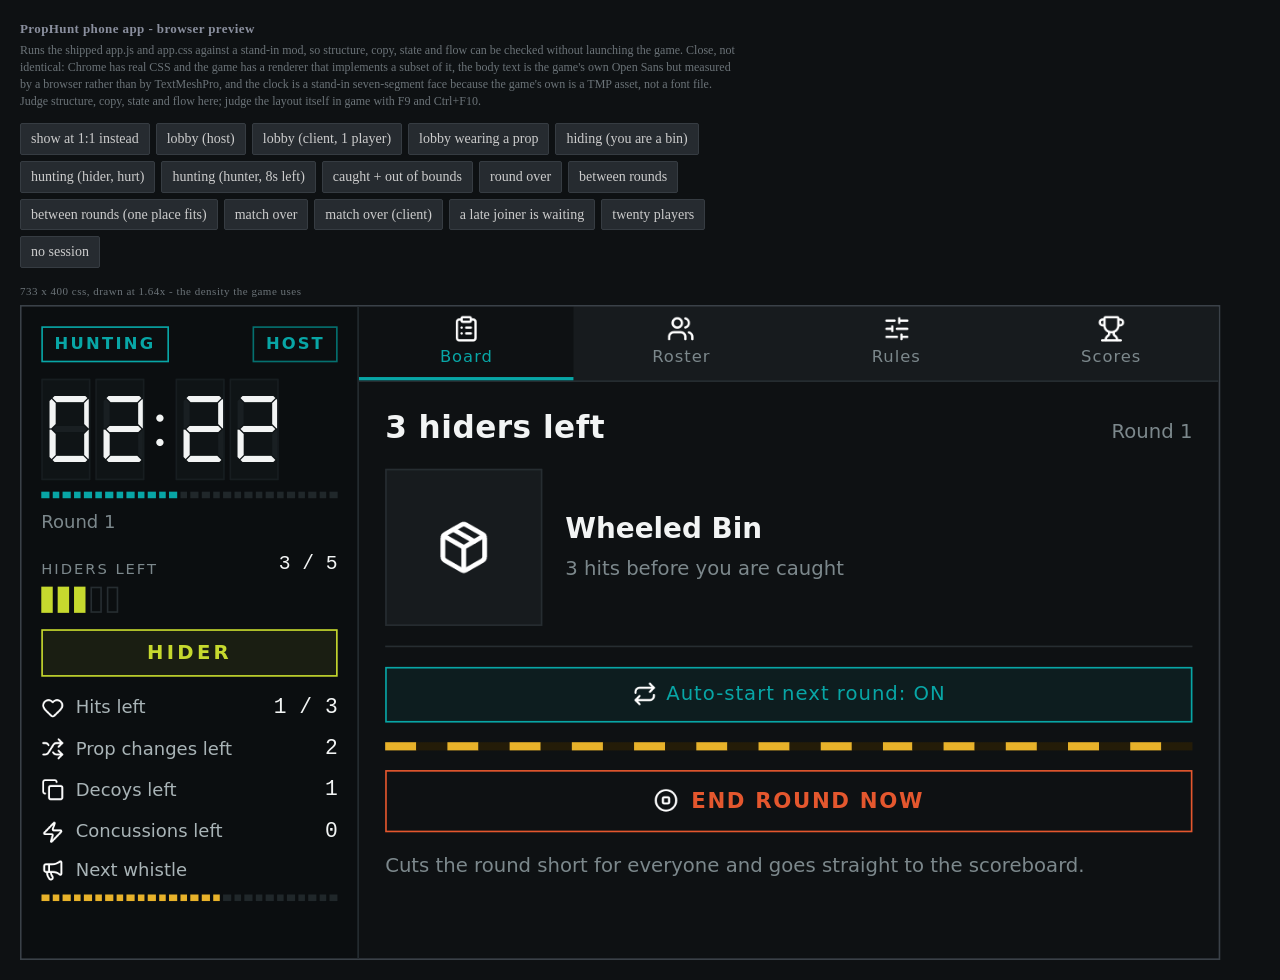
==== commit 99831400: "feat(phone): ask before ending a round or a match, and close the parity gaps A Codex audit against t" ====
--- a/Assets/prophunt/preview.html
+++ b/Assets/prophunt/preview.html
@@ -76,37 +76,6 @@
 <script>
 const viewport = document.getElementById('viewport');
 
-viewport.innerHTML = `
-  <link rel="stylesheet" href="app.css">
-  <div class="app" id="app">
-    <div class="rail" id="rail">
-      <div class="stamp phase" id="phase">LOBBY</div>
-      <div class="clockbox" id="clockbox">
-        <div class="clock" id="clock"></div>
-        <div class="gauge" id="gauge"></div>
-        <div class="clock-note" id="clocknote"></div>
-      </div>
-      <div class="tally-box" id="tallybox">
-        <div class="tally-head">
-          <div class="tally-label">HIDERS LEFT</div>
-          <div class="tally-count" id="tallycount">0 / 0</div>
-        </div>
-        <div class="tally" id="tally"></div>
-      </div>
-      <div class="stamp role" id="role">WAITING</div>
-      <div class="vitals" id="vitals"></div>
-    </div>
-    <div class="main">
-      <div class="nav" id="nav">
-        <div class="tab on" data-pane="board"><img src="icons/board.png" width="17" height="17"><div class="tab-label">Board</div></div>
-        <div class="tab" data-pane="roster"><img src="icons/roster.png" width="17" height="17"><div class="tab-label">Roster</div></div>
-        <div class="tab" data-pane="rules"><img src="icons/rules.png" width="17" height="17"><div class="tab-label">Rules</div></div>
-        <div class="tab" data-pane="scores"><img src="icons/scores.png" width="17" height="17"><div class="tab-label">Scores</div></div>
-      </div>
-      <div class="pane" id="pane"></div>
-    </div>
-  </div>`;
-
 // A document facade scoped to the viewport, so app.js reaches only its own page.
 const scoped = {
   body: viewport,
@@ -117,9 +86,23 @@
   addEventListener: (type, fn) => viewport.addEventListener(type, fn),
 };
 
-fetch('app.js')
-  .then((r) => r.text())
-  .then((src) => new Function('document', 's1', 'console', src)(scoped, s1, console))
+// The SHIPPED index.html, not a copy of it. This used to be a duplicate of the markup pasted in here, and the
+// duplicate is what a preview harness is worst at: it drifts silently, and the day it does the preview is
+// checking a page the game does not have. Its <script> tag is dropped because app.js is loaded below instead -
+// innerHTML would not execute it anyway, and the page has to be built before the script runs.
+// Every fetch bypasses the HTTP cache, and the stylesheet gets a fresh query string on the way in. A preview
+// that quietly shows the previous edit is worse than no preview: the first symptom is a script error about a
+// node the markup "should" have, and the second is half an hour spent looking for it in the wrong file.
+const fresh = (url) => fetch(url, { cache: 'no-store' }).then((r) => r.text());
+const stamp = Date.now();
+
+Promise.all([fresh('index.html'), fresh('app.js')])
+  .then(([markup, src]) => {
+    viewport.innerHTML = markup
+      .replace(/<script\b[\s\S]*?<\/script>/gi, '')
+      .replace(/href="app\.css"/g, 'href="app.css?v=' + stamp + '"');
+    new Function('document', 's1', 'console', src)(scoped, s1, console);
+  })
   .catch((e) => { document.body.innerHTML += '<pre style="color:#E4572E">' + e + '</pre>'; });
 
 const stage = document.getElementById('stage');
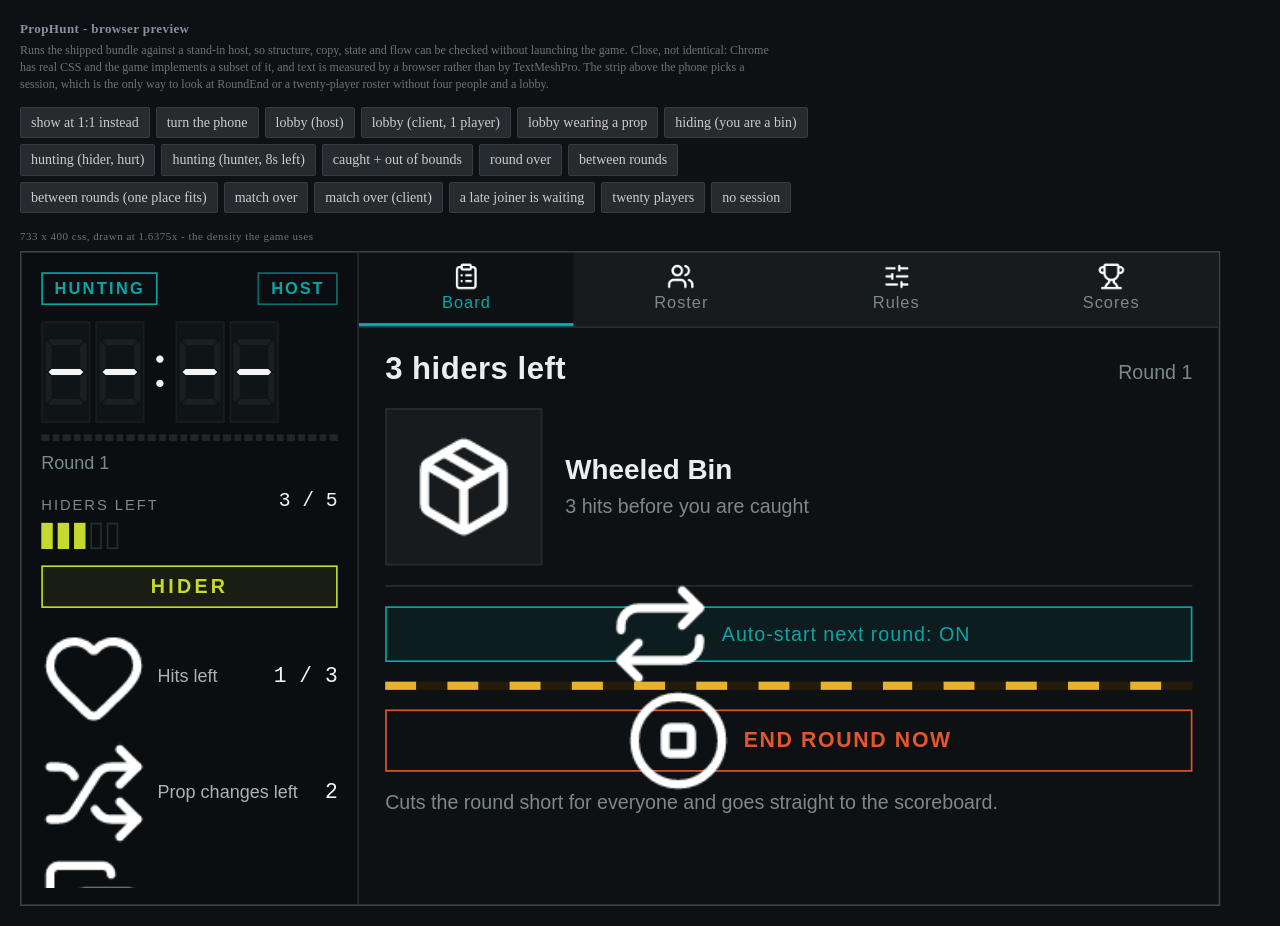
==== commit 4db9d219: "refactor(preview): run the browser preview on the shared shell The hand-written shell restated the e" ====
--- a/Assets/prophunt/preview.html
+++ b/Assets/prophunt/preview.html
@@ -2,135 +2,35 @@
 <html lang="en">
 <head>
 <meta charset="utf-8">
-<title>PropHunt - phone app preview</title>
+<link rel="stylesheet" href="sideload-preview.css">
 <style>
-  body { margin: 0; background: #1b1e22; color: #ccc; font: 13px/1.4 system-ui, sans-serif; padding: 20px; }
-  h1 { font-size: 13px; font-weight: 600; margin: 0 0 4px; letter-spacing: .4px; color: #8a8f9e; }
-  p.note { font-size: 12px; color: #6b7378; margin: 0 0 14px; max-width: 720px; }
-
-  .controls { display: flex; flex-wrap: wrap; gap: 6px; margin-bottom: 16px; max-width: 760px; }
-  .controls button {
-    background: #262b30; color: #ccc; border: 1px solid #363c42; padding: 5px 10px;
-    font: inherit; cursor: pointer; border-radius: 2px;
-  }
-  .controls button:hover { border-color: #08A6A6; color: #fff; }
-  .controls button.on { border-color: #08A6A6; color: #08A6A6; }
-
-  .frame-label { font-size: 11px; color: #6b7378; margin: 0 0 6px; letter-spacing: .5px; }
-
-  /* The game does NOT render this page at 733x400 device pixels. The phone panel is about 1201x655 and the
-     renderer scales the whole viewport to fit, so one CSS pixel is 1.6375 device pixels (Sideload/Host/WebView.cs
-     computes exactly that, and ARCHITECTURE.md measured the panel). A browser showing 733x400 at 1:1 therefore
-     draws the same page smaller and at a different density - which is most of what makes the two look unalike.
-     So the stage scales by the same factor, and the toggle exists because 1:1 is still the honest way to check
-     whether something fits. */
-  #stage { width: 1200px; height: 655px; }
-  #viewport {
-    border: 1px solid #3a4148; background: #0E1113; width: 733px; height: 400px; overflow: hidden;
-    transform: scale(1.6375);
-    transform-origin: top left;
-  }
-  #stage.raw { width: 735px; height: 402px; }
-  #stage.raw #viewport { transform: none; }
-
-  /* The renderer treats every element as a flex container defaulting to COLUMN, and border-box is always in
-     force. `:where` so this carries zero specificity and can never outrank a class in app.css. */
-  :where(#viewport, #viewport *) { display: flex; flex-direction: column; box-sizing: border-box; position: relative; }
-  :where(#viewport img) { display: block; }
-
-  /* The game's faces do not exist in a browser, so both are stood in for here.
-
-     Its house typeface IS Open Sans (Sideload/Paint/TextSupport.cs), so `game-ui` maps straight to it and the
-     text metrics land close. The clock is set in the game's own fs-sevegment asset, which is a TMP font asset
-     rather than a font file and cannot be loaded here at all - DSEG7 Classic (OFL, vendored beside this file)
-     stands in. It is a different cut of the same idea: close enough to judge size, spacing and legibility,
-     not close enough to judge the letterforms. */
+  /* The clock is set in the game's own fs-sevegment asset, which is a TMP font asset rather than a font file and
+     cannot be loaded in a browser at all. DSEG7 Classic (OFL, vendored beside this file) stands in for it: a
+     different cut of the same idea, close enough to judge size, spacing and legibility, not close enough to judge
+     the letterforms. app.css asks for `game-segment`, a family only the game has, so the swap happens here. */
   @font-face {
     font-family: "preview-seg";
     src: url("preview-seg.woff2") format("woff2");
     font-display: block;
   }
-  :where(#viewport, #viewport *) { font-family: "Open Sans", "Segoe UI", system-ui, sans-serif; }
-  #viewport .glyph { font-family: "preview-seg", ui-monospace, monospace; }
-
-  /* Sideload has no align-content: wrapped lines stack tightly from the cross start. */
-  :where(#viewport, #viewport *) { align-content: flex-start; }
+  #sl-viewport .glyph { font-family: "preview-seg", ui-monospace, monospace; }
 </style>
 </head>
 <body>
+<script type="module">
+import { mount } from './sideload-preview.js';
+import { call, ready, scenarios } from './s1-mock.js';
 
-<h1>PropHunt phone app - browser preview</h1>
-<p class="note">
-  Runs the shipped app.js and app.css against a stand-in mod, so structure, copy, state and flow can be checked
-  without launching the game. Close, not identical: Chrome has real CSS and the game has a renderer that
-  implements a subset of it, the body text is the game's own Open Sans but measured by a browser rather than by
-  TextMeshPro, and the clock is a stand-in seven-segment face because the game's own is a TMP asset, not a font
-  file. Judge structure, copy, state and flow here; judge the layout itself in game with F9 and Ctrl+F10.
-</p>
-
-<div class="controls" id="controls"></div>
-<div class="frame-label" id="framelabel">733 x 400 css, drawn at 1.64x - the density the game uses</div>
-<div id="stage"><div id="viewport"></div></div>
-
-<script src="s1-mock.js"></script>
-<script>
-const viewport = document.getElementById('viewport');
-
-// A document facade scoped to the viewport, so app.js reaches only its own page.
-const scoped = {
-  body: viewport,
-  getElementById: (id) => viewport.querySelector('#' + id),
-  querySelector: (sel) => viewport.querySelector(sel),
-  querySelectorAll: (sel) => viewport.querySelectorAll(sel),
-  createElement: (tag) => document.createElement(tag),
-  addEventListener: (type, fn) => viewport.addEventListener(type, fn),
-};
-
-// The SHIPPED index.html, not a copy of it. This used to be a duplicate of the markup pasted in here, and the
-// duplicate is what a preview harness is worst at: it drifts silently, and the day it does the preview is
-// checking a page the game does not have. Its <script> tag is dropped because app.js is loaded below instead -
-// innerHTML would not execute it anyway, and the page has to be built before the script runs.
-// Every fetch bypasses the HTTP cache, and the stylesheet gets a fresh query string on the way in. A preview
-// that quietly shows the previous edit is worse than no preview: the first symptom is a script error about a
-// node the markup "should" have, and the second is half an hour spent looking for it in the wrong file.
-const fresh = (url) => fetch(url, { cache: 'no-store' }).then((r) => r.text());
-const stamp = Date.now();
-
-Promise.all([fresh('index.html'), fresh('app.js')])
-  .then(([markup, src]) => {
-    viewport.innerHTML = markup
-      .replace(/<script\b[\s\S]*?<\/script>/gi, '')
-      .replace(/href="app\.css"/g, 'href="app.css?v=' + stamp + '"');
-    new Function('document', 's1', 'console', src)(scoped, s1, console);
-  })
-  .catch((e) => { document.body.innerHTML += '<pre style="color:#E4572E">' + e + '</pre>'; });
-
-const stage = document.getElementById('stage');
-const controls = document.getElementById('controls');
-
-function chip(label, onClick) {
-  const b = document.createElement('button');
-  b.textContent = label;
-  b.onclick = () => onClick(b);
-  controls.appendChild(b);
-  return b;
-}
-
-const zoom = chip('show at 1:1 instead', () => {
-  const raw = stage.classList.toggle('raw');
-  zoom.classList.toggle('on', raw);
-  zoom.textContent = raw ? 'show at game density (1.64x)' : 'show at 1:1 instead';
-  document.getElementById('framelabel').textContent = raw
-    ? '733 x 400 css at 1:1 - smaller and denser than the game draws it'
-    : '733 x 400 css, drawn at 1.64x - the density the game uses';
+mount({
+  title: 'PropHunt',
+  appId: 'prophunt',
+  background: '#0E1113',
+  accent: '#08A6A6',
+  note: 'The strip above the phone picks a session, which is the only way to look at RoundEnd or a twenty-player roster without four people and a lobby.',
+  call,
+  ready,
+  scenarios,
 });
-
-for (const name of __mock.scenarios) {
-  const b = chip(name, () => {
-    __mock.pick(name);
-    for (const other of controls.children) if (other !== zoom) other.classList.toggle('on', other === b);
-  });
-}
 </script>
 </body>
 </html>
--- a/Assets/prophunt/sideload-preview.css
+++ b/Assets/prophunt/sideload-preview.css
@@ -0,0 +1,126 @@
+/* The Sideload renderer's own defaults, restated for a browser.
+   Generated numbers are checked against the engine by Workspace/Tests/Sideload.Tests/PreviewShellTests.cs.
+
+   Put `data-sideload` on whatever element holds the app - `#viewport` in a desktop preview shell, `<body>` on a
+   page served to a phone - and everything below applies inside it. One file, both hosts.
+
+   Every rule is wrapped in :where() so it carries ZERO specificity. That part is load-bearing: written plainly,
+   `[data-sideload] *` would outrank every class selector in an app's stylesheet and the app's own
+   `flex-direction: row` would never win. */
+
+
+/* --- the box model ------------------------------------------------------------------------------------------ */
+
+/* In this engine EVERY element is a flex container, the default direction is column, and border-box is always in
+   force (Sideload/Css/ComputedStyle.cs). None of those three is true in CSS, and without them the browser lays out
+   every box on the page differently from the game.
+
+   `position: relative` is here because an absolutely positioned child in the engine is placed against its DIRECT
+   parent's padding box, always - the engine maps `position: relative` onto `static` and makes every parent a
+   containing block anyway (FlexLayout.cs:142 and :261). A browser walks up to the nearest positioned ancestor
+   instead, so without this an overlay pinned to a card lands on whatever container happens to be positioned. */
+:where([data-sideload], [data-sideload] *) {
+  display: flex;
+  flex-direction: column;
+  box-sizing: border-box;
+  position: relative;
+  margin: 0;
+  padding: 0;
+  border: 0;
+  min-width: 0;
+  min-height: 0;
+
+  /* The engine's automatic minimum in a COLUMN is the item's own content height, and when a box declares a height
+     that declared height IS the floor (FlexLayout.cs AutomaticMinimum). So a list of 92px rows stays 92px and
+     scrolls. A browser floors at min-content instead and squeezed the same list into twenty overlapping lines.
+     Zero shrink restores the engine's rule; an app that genuinely wants an item to give way says `flex-shrink` or
+     `flex: 1` itself and beats this at any specificity.
+
+     In a ROW the engine floors at zero, which is the opposite of a browser - there the preview will show an
+     overflow the game squeezes away instead. Overflowing visibly is the better half of that trade. */
+  flex-shrink: 0;
+
+  /* `align-content` is not implemented; wrapped lines pack from the cross start (FlexLayout.cs:14). */
+  align-content: flex-start;
+}
+
+/* A scroll container is the one box the engine DOES shrink below its content, precisely because it can scroll
+   (AutomaticMinimum returns zero for it). Give it back what the rule above took away, or the one box meant to
+   soak up the overflow is the one box that cannot.
+
+   CSS cannot ask "does this element have overflow set", only whether it says so inline - hence the class names,
+   which are the ones the shipped bundles already use. A page with its own name for a scroll box adds it here or
+   writes `flex-shrink: 1` on it directly. */
+:where([data-sideload] [style*="overflow"],
+       [data-sideload] .scroll, [data-sideload] .rows, [data-sideload] .messages, [data-sideload] .list) {
+  flex-shrink: 1;
+  min-height: 0;
+}
+
+
+/* --- runs of text ------------------------------------------------------------------------------------------- */
+
+/* The engine folds an element that holds text of its own plus inline children into ONE TextMeshPro string, with
+   each child's colour as a tag (Dom/DomBuilder.cs CompileInline). So `Price: <span>$12</span>` is one line. In a
+   browser the flex default above would make the span its own item and stack the price under the sentence; marking
+   it inline puts it back in the same anonymous flex item as the text beside it, which is one line again.
+
+   The limit, and it is worth knowing: the engine only folds when the element has DIRECT TEXT of its own. A bar
+   holding nothing but two spans has two flex items and stacks them in a column - here they stay on one line.
+   There is no selector for "my parent has a text node", so the preview's own checker names those elements at
+   runtime instead. */
+:where([data-sideload] span, [data-sideload] b, [data-sideload] strong, [data-sideload] i, [data-sideload] em,
+       [data-sideload] u, [data-sideload] small, [data-sideload] code, [data-sideload] a) {
+  display: inline;
+}
+
+
+/* --- controls ----------------------------------------------------------------------------------------------- */
+
+/* `display: flex` is restated here and that is the whole point of the rule. This block carries the same zero
+   specificity as the box-model rule and sits after it, so a `display: block` in this position quietly takes every
+   button, input and select back out of flex layout - in the browser only. The engine makes no exception for a
+   control, so a button laid out as a row was a row in the game and a stack of blocks in the preview: captions
+   centred instead of left, trailing icons dropped below the field they belong in. */
+:where([data-sideload] input, [data-sideload] button, [data-sideload] textarea, [data-sideload] select) {
+  appearance: none;
+  -webkit-appearance: none;
+  background: none;
+  font: inherit;
+  color: inherit;
+  text-align: inherit;
+  outline: none;
+  display: flex;
+}
+
+:where([data-sideload] button) { cursor: pointer; }
+
+/* The engine draws an image as its own box and never scales it down to its container. */
+:where([data-sideload] img) { display: block; max-width: none; }
+
+
+/* --- the inherited initial values ---------------------------------------------------------------------------- */
+
+/* From Sideload/Css/ComputedStyle.cs, set once on the root and inherited from there. Never restated per element: a
+   `:where([data-sideload] *)` rule would look harmless and would in fact break inheritance, resetting every child
+   whose parent had chosen something else.
+
+   A browser's own defaults are 16px, `normal` line-height and black text. All three are visibly wrong here - a
+   page written against a 15px base comes out about 7% larger in the preview, and dark-on-dark text is unreadable. */
+:where([data-sideload]) {
+  font-size: 15px;      /* ComputedStyle.FontSize */
+  line-height: 1.2;     /* ResolvedLineHeight, when line-height is unset */
+  color: #ECEDF1;       /* ComputedStyle.Color */
+  font-weight: 400;     /* ComputedStyle.FontWeight */
+  text-align: left;     /* ComputedStyle.TextAlign */
+
+  /* `game-ui` is the family name the bundles ask for. In the game it resolves to the Open Sans cuts the phone
+     itself uses (Sideload/Paint/TextSupport.cs). Standing in with whatever the device has is not close enough:
+     Segoe UI at the same size runs about a sixth wider, which moves every wrap and every measured position. */
+  font-family: game-ui, "Open Sans", "Segoe UI", Roboto, Arial, sans-serif;
+  -webkit-font-smoothing: antialiased;
+}
+
+/* Scrollbars stay hidden so the preview and the game still look alike - the engine draws none. */
+:where([data-sideload] *) { scrollbar-width: none; }
+:where([data-sideload]) ::-webkit-scrollbar { width: 0; height: 0; }
